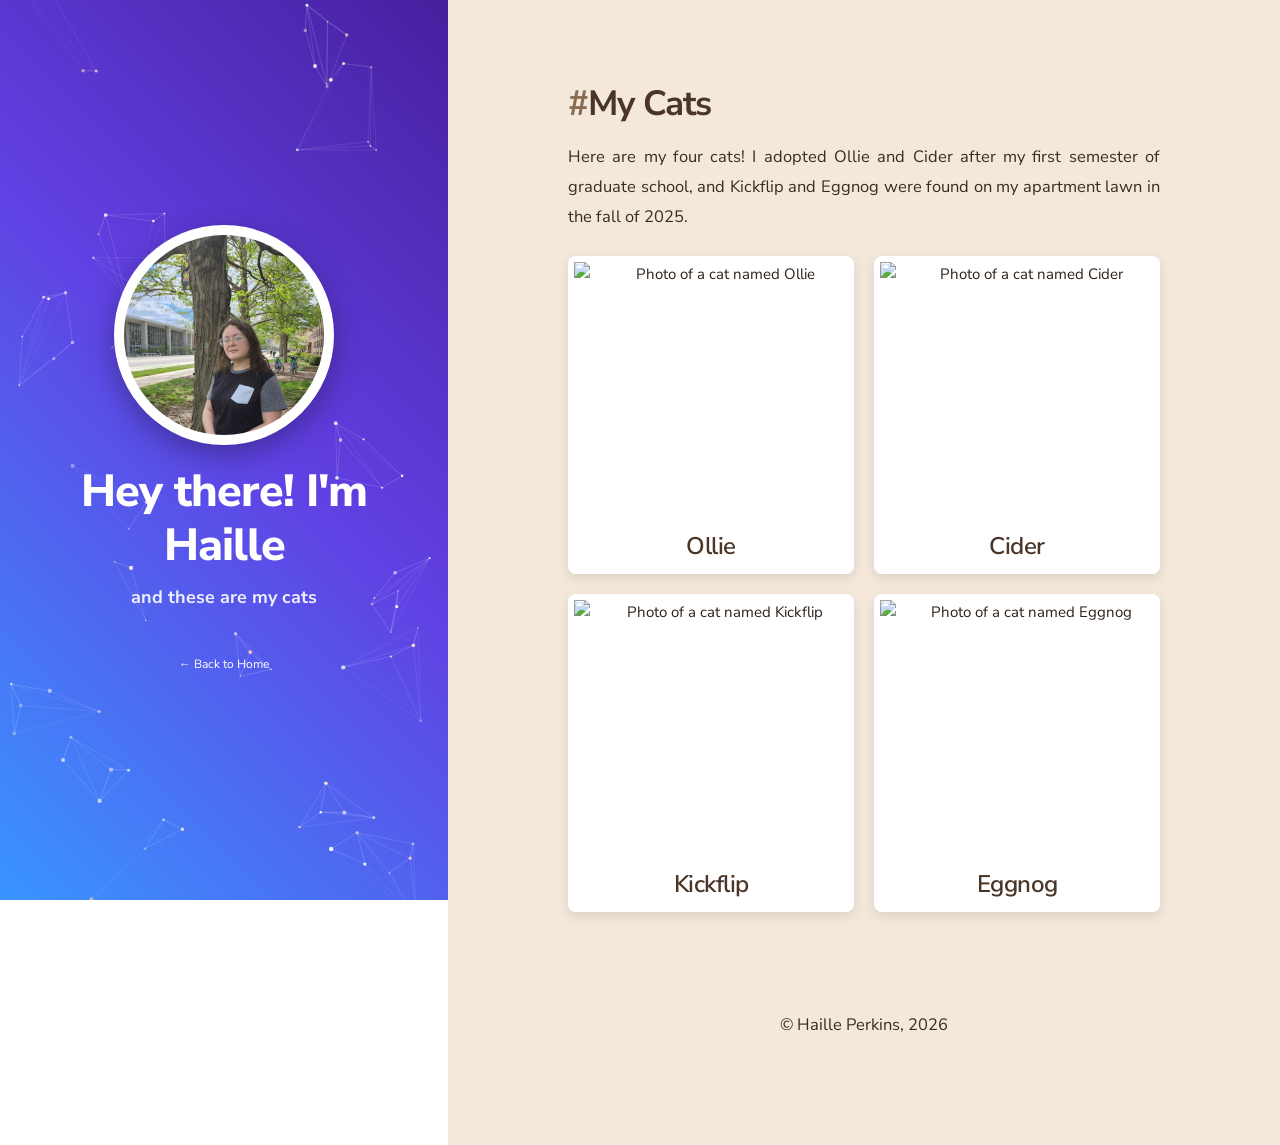
==== cats.html @ 4a03eec5 "init repo with personalized version" ====
<!DOCTYPE html>
<html lang="en">

<head>
    <!-- Basic Page Needs
  –––––––––––––––––––––––––––––––––––––––––––––––––– -->
  <meta charset="utf-8">
  <title>My Cats - Haille Marie Lynn Perkins</title>
  <meta name="description" content="">
  <meta name="author" content="">

  <!-- Favicon -->
  <link rel="icon" href="data:image/svg+xml,<svg xmlns=%22http://www.w3.org/2000/svg%22 viewBox=%220 0 100 100%22><text y=%22.9em%22 font-size=%2290%22>🐱</text></svg>">

  <!-- Mobile Specific Metas
  –––––––––––––––––––––––––––––––––––––––––––––––––– -->
  <meta name="viewport" content="width=device-width, initial-scale=1">

  <!-- FONT
  –––––––––––––––––––––––––––––––––––––––––––––––––– -->
  <link rel="preconnect" href="https://fonts.gstatic.com">
  <link href="https://fonts.googleapis.com/css2?family=Nunito+Sans:ital,wght@0,200;0,300;0,400;0,600;0,700;0,800;1,200;1,300;1,400;1,600;1,700;1,800&display=swap" rel="stylesheet">

  <!-- CSS
  –––––––––––––––––––––––––––––––––––––––––––––––––– -->
  <link rel="stylesheet" href="styles/skeleton.css">
  <link rel="stylesheet" href="styles/normalize.css">
  <style>
    body {
      margin: 0;
      padding: 0;
      overflow-x: hidden;
      background: linear-gradient(45deg, #3995ff, #6140e3, #421a92, #251531);
      background-attachment: fixed;
    }

    .name-link {
      display: inline-block;
      color: #a63df1;
      text-decoration: none;
    }
    .name-link:hover {
      color: #a63df1;
    }
    .social-icons {
      display: flex;
      justify-content: center;
      gap: 20px;
      margin-top: 12px;
    }
    .social-icons a,
    .reach-out-icons a {
      opacity: 1;
      transition: opacity 200ms ease, transform 200ms ease;
    }
    .social-icons a:hover,
    .reach-out-icons a:hover {
      opacity: 1;
      transform: translateY(-1px);
    }
    .social-icons img,
    .reach-out-icons img {
      border-radius: 0;
      display: block;
      background: transparent;
    }

    /* Container for the half-and-half layout */
    .split-container {
      display: flex;
      flex-direction: row;
      width: 100%;
      min-height: 100vh;
      position: relative;
      z-index: 10;
    }

    /* Left pane (Hero) */
    .left-pane {
      flex: 0 0 35%;
      display: flex;
      flex-direction: column;
      justify-content: center;
      align-items: center;
      padding: 2rem;
      text-align: center;
      position: sticky;
      top: 0;
      height: 100vh;
      box-sizing: border-box;
      overflow: hidden;
    }

    .left-pane > img {
      border-radius: 50%;
      width: 200px;
      height: 200px;
      object-fit: cover;
      border: 4px solid rgba(255, 255, 255, 0.2);
      box-shadow: 0 10px 30px rgba(0,0,0,0.3);
      margin-bottom: 2rem;
    }

    .left-pane h1 {
      margin: 0 0 1rem;
      font-size: clamp(2.5rem, 5vw, 4.5rem);
      font-weight: 800;
      color: #ffffff;
    }

    .left-pane p {
      margin: 0 0 2rem;
      font-size: clamp(1.2rem, 2.5vw, 1.8rem);
      color: #ffffff;
      opacity: 0.9;
    }

    .back-link {
      margin-top: 2rem;
      display: inline-block;
    }

    .back-link a {
      color: #ffffff;
      text-decoration: none;
      font-size: 1.2rem;
      transition: opacity 200ms ease;
    }

    .back-link a:hover {
      opacity: 0.7;
    }

    /* Right pane (Content) */
    .right-pane {
      flex: 1;
      padding: 8rem 12rem;
      box-sizing: border-box;
      background-color: #f3e8da;
      color: #2f2219;
      min-height: 100vh;
    }

    .right-pane h4 {
      color: #4a3527;
      font-weight: 700;
      margin-top: 3rem;
      margin-bottom: 1.5rem;
      font-size: 3.5rem;
    }

    .right-pane h4:first-child {
      margin-top: 0;
    }

    .right-pane p {
      color: #3b2c22;
      line-height: 1.8;
      font-size: 1.65rem;
    }

    .right-pane a {
      color: #a63df1;
      text-decoration: none;
    }

    .right-pane a:hover,
    .right-pane a:focus-visible,
    .right-pane a:visited {
      color: #a63df1;
    }

    .right-pane b, .right-pane strong {
      color: #1f1711;
    }

    /* Cat gallery grid */
    .cat-gallery {
      display: grid;
      grid-template-columns: repeat(auto-fit, minmax(250px, 1fr));
      gap: 2rem;
      margin: 2rem 0;
    }

    .cat-card {
      border-radius: 8px;
      overflow: hidden;
      box-shadow: 0 4px 12px rgba(0, 0, 0, 0.1);
      transition: transform 200ms ease;
    }

    .cat-card:hover {
      transform: translateY(-4px);
    }

    .cat-card img {
      width: 100%;
      height: 250px;
      object-fit: cover;
      display: block;
      border-radius: 0px;
    }

    .cat-card h5 {
      padding: 1rem;
      background: #ffffff;
      margin: 0;
      color: #4a3527;
      font-weight: 600;
    }

    /* Keep particle canvas fixed in background */
    #particle-canvas {
      position: fixed !important;
      inset: 0 !important;
      z-index: 1 !important;
      pointer-events: none !important;
    }

    @media (max-width: 1024px) {
      .split-container {
        flex-direction: column;
        overflow: auto;
        height: auto;
      }
      .left-pane {
        flex: none;
        height: 100vh;
        position: relative;
        padding: 4rem 2rem;
      }
      .left-pane h1 {
        font-size: 5rem;
      }
      .left-pane p {
        font-size: 2.2rem;
      }
      .right-pane {
        padding: 10rem 6rem;
        max-width: 100%;
        overflow: visible;
      }
    }
  </style>

</head>

<body>
  <!-- CSS -->
  <link rel="stylesheet" href="styles/background.css">

  <div id="particle-canvas"></div>

  <div class="split-container">
    <section class="left-pane">
      <img src="images/pfp.jpeg" alt="Profile">
      <h1>Hey there! I'm Haille</h1>
      <p><b>and these are my cats</b></p>
      <!-- <div class="social-icons">
        <a href="https://github.com/hmperk18" target="_blank" aria-label="GitHub" title="GitHub">
          <img src="assets/github.svg" width="28" height="28" alt="GitHub">
        </a>
        <a href="https://www.linkedin.com/in/haille-perkins/" target="_blank" aria-label="LinkedIn" title="LinkedIn">
          <img src="assets/linkedin.svg" width="30" height="30" alt="LinkedIn">
        </a>
      </div> -->
      <div class="back-link">
        <a href="index.html">← Back to Home</a>
      </div>
    </section>

    <div class="right-pane">
      <!-- Cats  -->
      <h4 id="cats" style="text-align:justify;"><a href="#cats" class="anchor" style="color: #8a6b52;">#</a>My Cats</h4>
      <!-- <br> -->

      <p style="text-align:justify;">
        Here are my four cats! I adopted Ollie and Cider after my first semester of graduate school, and Kickflip and Eggnog were found on my apartment lawn in the fall of 2025.
      </p>

      <div class="cat-gallery">
        <div class="cat-card">
          <img src="images/cat1.jpg" alt="Photo of a cat named Ollie">
          <h5>Ollie</h5>
        </div>
        <div class="cat-card">
          <img src="images/cat2.jpg" alt="Photo of a cat named Cider">
          <h5>Cider</h5>
        </div>
        <div class="cat-card">
          <img src="images/cat3.jpg" alt="Photo of a cat named Kickflip">
          <h5>Kickflip</h5>
        </div>
        <div class="cat-card">
          <img src="images/cat4.jpg" alt="Photo of a cat named Eggnog">
          <h5>Eggnog</h5>
        </div>
      </div>

      <br>
      <br>
      <p style="text-align: center;">
        <!-- <b>&lt;/&gt;</b> with 🐱 -->
        <br>
        © Haille Perkins, 2026
      </p>
    </div>
  </div>

</body>

<script>
  // particles.min.js — edit particles.js and re-minify to update
  // npx terser particles.js --compress --mangle
  !function(t,a){"function"==typeof define&&define.amd?define(["exports"],function(e){t.ConstellationNetwork=a(t,e)}):"undefined"!=typeof module&&module.exports?module.exports=a(t,{}):t.ConstellationNetwork=a(t,{})}(this,function(t,a){function e(t,a,e,n,i,s,o,h){var r=e-t,l=n-a,c=o-i,p=h-s,d=r*p-l*c;if(Math.abs(d)<1e-10)return!1;var u=((i-t)*p-(s-a)*c)/d,m=((i-t)*l-(s-a)*r)/d;return u>0&&u<1&&m>0&&m<1}var n=function(t,a){this.container=t,a=a||{},this.options={palette:a.palette||["#ffffff"],lineColor:a.lineColor||"#ffffff",numConstellations:a.numConstellations||20,minStars:a.minStars||3,maxStars:a.maxStars||7,linkDistance:a.linkDistance||140,baseSpeed:a.baseSpeed||.18,twinkleRate:a.twinkleRate||.07,plateStrength:a.plateStrength||.03,plateLerp:a.plateLerp||.03},this.canvas=null,this.ctx=null,this.W=0,this.H=0,this.spawnW=0,this.constellations=[],this.mouse={x:0,y:0,active:!1},this.plate={x:0,y:0},this.init()};return n.prototype.init=function(){this.canvas=document.createElement("canvas"),this.container.appendChild(this.canvas),this.ctx=this.canvas.getContext("2d"),this.measure(),window.addEventListener("resize",this.onResize.bind(this)),window.addEventListener("mousemove",this.onMouse.bind(this)),window.addEventListener("mouseleave",function(){this.mouse.active=!1}.bind(this)),this.spawn(),requestAnimationFrame(this.loop.bind(this))},n.prototype.measure=function(){this.W=this.canvas.width=window.innerWidth,this.H=this.canvas.height=window.innerHeight;var t=document.querySelector(".left-pane");this.spawnW=t?t.offsetWidth:this.W},n.prototype.spawn=function(){var t=this.options,a=Math.random()*Math.PI*2,n=t.baseSpeed*(.4+.8*Math.random());this.constellations=[];for(var i=0;i<t.numConstellations;i++){for(var s=.75*t.linkDistance,o=t.minStars+Math.floor(Math.random()*(t.maxStars-t.minStars+1)),h=[],r=0;r<o;r++)h.push({ox:(Math.random()-.5)*s,oy:(Math.random()-.5)*s,color:t.palette[Math.floor(Math.random()*t.palette.length)],phase:Math.random()*Math.PI*2,rate:t.twinkleRate*(.5+Math.random()),baseAlpha:.55+.45*Math.random(),radius:.7+1.5*Math.random(),alpha:1});for(var l=[],c=0;c<h.length-1;c++)for(var p=c+1;p<h.length;p++){var d=h[c].ox-h[p].ox,u=h[c].oy-h[p].oy,m=Math.sqrt(d*d+u*u);m<=t.linkDistance&&l.push({a:c,b:p,dist:m})}l.sort(function(t,a){return a.dist-t.dist});for(var f=[],v=0;v<l.length;v++){for(var x=l[v],y=h[x.a],M=h[x.b],b=!1,w=0;w<f.length;w++){var g=f[w];if(g.a!==x.a&&g.a!==x.b&&g.b!==x.a&&g.b!==x.b){var S=h[g.a],k=h[g.b];if(e(y.ox,y.oy,M.ox,M.oy,S.ox,S.oy,k.ox,k.oy)){b=!0;break}}}b||f.push(x)}var W,C,H=1.8*t.linkDistance,A=0;do{W=Math.random()*this.spawnW,C=Math.random()*this.H;var D=this.constellations.some(function(t){var a=t.cx-W,e=t.cy-C;return Math.sqrt(a*a+e*e)<H});A++}while(D&&A<50);var E=Math.cos(a)*n,L=Math.sin(a)*n;this.constellations.push({cx:W,cy:C,vx:E,vy:L,bvx:E,bvy:L,stars:h,edges:f})}},n.prototype.loop=function(){var t=this.options,a=this.ctx;a.clearRect(0,0,this.W,this.H);var e=this.mouse.active?(this.mouse.x-this.W/2)*t.plateStrength:0,n=this.mouse.active?(this.mouse.y-this.H/2)*t.plateStrength:0;this.plate.x+=(e-this.plate.x)*t.plateLerp,this.plate.y+=(n-this.plate.y)*t.plateLerp;var i=this;this.constellations.forEach(function(e){e.cx+=e.vx,e.cy+=e.vy;var n=t.linkDistance;e.cx<-n&&(e.cx=i.spawnW+n,e.cy=Math.random()*i.H),e.cx>i.spawnW+n&&(e.cx=-n,e.cy=Math.random()*i.H),e.cy<-n&&(e.cy=i.H+n,e.cx=Math.random()*i.spawnW),e.cy>i.H+n&&(e.cy=-n,e.cx=Math.random()*i.spawnW);var s=e.stars.map(function(t){return{x:e.cx+t.ox+i.plate.x,y:e.cy+t.oy+i.plate.y}});e.edges.forEach(function(e){var n=s[e.a],i=s[e.b];a.beginPath(),a.strokeStyle=t.lineColor,a.globalAlpha=.35*(1-e.dist/t.linkDistance),a.lineWidth=.6,a.moveTo(n.x,n.y),a.lineTo(i.x,i.y),a.stroke()}),e.stars.forEach(function(t,e){t.phase+=t.rate,t.alpha=t.baseAlpha+.3*Math.sin(t.phase),t.alpha=Math.max(.05,Math.min(1,t.alpha));var n=s[e];a.beginPath(),a.fillStyle=t.color,a.globalAlpha=t.alpha,a.arc(n.x,n.y,t.radius,0,2*Math.PI),a.fill()})}),a.globalAlpha=1,requestAnimationFrame(this.loop.bind(this))},n.prototype.onResize=function(){this.measure(),this.spawn()},n.prototype.onMouse=function(t){this.mouse.x=t.clientX,this.mouse.y=t.clientY,this.mouse.active=!0},n});

  // Initialisation
  var canvasDiv = document.getElementById('particle-canvas');
  var options = {
    palette:           ['#facab1', '#fce0d0', '#f9f0eb', '#ffffff', '#edf2f5', '#d8e9f1', '#bddbea'],
    lineColor:         '#ffffff',
    numConstellations: 20,
    minStars:          3,
    maxStars:          7,
    linkDistance:      140,
    baseSpeed:         0.18,
    twinkleRate:       0.07,
    plateStrength:     0.03,
    plateLerp:         0.03,
  };
  var particleCanvas = new ConstellationNetwork(canvasDiv, options);
</script>

</html>
---- styles/skeleton.css ----
/*
* Skeleton V2.0.4
* Copyright 2014, Dave Gamache
* www.getskeleton.com
* Free to use under the MIT license.
* http://www.opensource.org/licenses/mit-license.php
* 12/29/2014
*/


/* Table of contents
––––––––––––––––––––––––––––––––––––––––––––––––––
- Grid
- Base Styles
- Typography
- Links
- Buttons
- Forms
- Lists
- Code
- Tables
- Spacing
- Utilities
- Clearing
- Media Queries
*/


/* Grid
–––––––––––––––––––––––––––––––––––––––––––––––––– */
.container {
  position: relative;
  width: 100%;
  max-width: 960px;
  margin: 0 auto;
  padding: 0 20px;
  box-sizing: border-box; }
.column,
.columns {
  width: 100%;
  float: left;
  box-sizing: border-box; }

/* For devices larger than 400px */
@media (max-width: 768px) {
  .container {
    width: 85%;
    padding: 0; }
  
}

/* For devices larger than 550px */
@media (min-width: 768px) {
  .container {
    width: 80%; }
  .column,
  .columns {
    margin-left: 4%; }
  .column:first-child,
  .columns:first-child {
    margin-left: 0; }

  .one.column,
  .one.columns                    { width: 4.66666666667%; }
  .two.columns                    { width: 13.3333333333%; }
  .three.columns                  { width: 22%;            }
  .four.columns                   { width: 30.6666666667%; }
  .five.columns                   { width: 39.3333333333%; }
  .six.columns                    { width: 48%;            }
  .seven.columns                  { width: 56.6666666667%; }
  .eight.columns                  { width: 65.3333333333%; }
  .nine.columns                   { width: 74.0%;          }
  .ten.columns                    { width: 82.6666666667%; }
  .eleven.columns                 { width: 91.3333333333%; }
  .twelve.columns                 { width: 100%; margin-left: 0; }

  .one-third.column               { width: 30.6666666667%; }
  .two-thirds.column              { width: 65.3333333333%; }

  .one-half.column                { width: 48%; }

  /* Offsets */
  .offset-by-one.column,
  .offset-by-one.columns          { margin-left: 8.66666666667%; }
  .offset-by-two.column,
  .offset-by-two.columns          { margin-left: 17.3333333333%; }
  .offset-by-three.column,
  .offset-by-three.columns        { margin-left: 26%;            }
  .offset-by-four.column,
  .offset-by-four.columns         { margin-left: 34.6666666667%; }
  .offset-by-five.column,
  .offset-by-five.columns         { margin-left: 43.3333333333%; }
  .offset-by-six.column,
  .offset-by-six.columns          { margin-left: 52%;            }
  .offset-by-seven.column,
  .offset-by-seven.columns        { margin-left: 60.6666666667%; }
  .offset-by-eight.column,
  .offset-by-eight.columns        { margin-left: 69.3333333333%; }
  .offset-by-nine.column,
  .offset-by-nine.columns         { margin-left: 78.0%;          }
  .offset-by-ten.column,
  .offset-by-ten.columns          { margin-left: 86.6666666667%; }
  .offset-by-eleven.column,
  .offset-by-eleven.columns       { margin-left: 95.3333333333%; }

  .offset-by-one-third.column,
  .offset-by-one-third.columns    { margin-left: 34.6666666667%; }
  .offset-by-two-thirds.column,
  .offset-by-two-thirds.columns   { margin-left: 69.3333333333%; }

  .offset-by-one-half.column,
  .offset-by-one-half.columns     { margin-left: 52%; }

}


/* Base Styles
–––––––––––––––––––––––––––––––––––––––––––––––––– */
/* NOTE
html is set to 62.5% so that all the REM measurements throughout Skeleton
are based on 10px sizing. So basically 1.5rem = 15px :) */
html {
  font-size: 62.5%; }
body {
  font-size: 1.5em; /* currently ems cause chrome bug misinterpreting rems on body element */
  line-height: 1.6;
  font-weight: 400;
  font-family: "Raleway", "HelveticaNeue", "Helvetica Neue", Helvetica, Arial, sans-serif;
  color: #222; }


/* Typography
–––––––––––––––––––––––––––––––––––––––––––––––––– */
h1, h2, h3, h4, h5, h6 {
  margin-top: 0;
  margin-bottom: 2rem;
  font-weight: 300; }
h1 { font-size: 4.0rem; line-height: 1.2;  letter-spacing: -.1rem;}
h2 { font-size: 3.6rem; line-height: 1.25; letter-spacing: -.1rem; }
h3 { font-size: 3.0rem; line-height: 1.3;  letter-spacing: -.1rem; }
h4 { font-size: 2.4rem; line-height: 1.35; letter-spacing: -.08rem; }
h5 { font-size: 1.8rem; line-height: 1.5;  letter-spacing: -.05rem; }
h6 { font-size: 1.5rem; line-height: 1.6;  letter-spacing: 0; }

/* Larger than phablet */
@media (min-width: 550px) {
  h1 { font-size: 5.0rem; }
  h2 { font-size: 4.2rem; }
  h3 { font-size: 3.6rem; }
  h4 { font-size: 3.0rem; }
  h5 { font-size: 2.4rem; }
  h6 { font-size: 1.5rem; }
}

p {
  margin-top: 0; }


/* Links
–––––––––––––––––––––––––––––––––––––––––––––––––– */
a {
  color: #1EAEDB; }
a:hover {
  color: #0FA0CE; }


/* Buttons
–––––––––––––––––––––––––––––––––––––––––––––––––– */
.button,
button,
input[type="submit"],
input[type="reset"],
input[type="button"] {
  display: inline-block;
  height: 38px;
  padding: 0 30px;
  color: #56baed;
  text-align: center;
  font-size: 11px;
  font-weight: 600;
  line-height: 38px;
  letter-spacing: .1rem;
  text-transform: uppercase;
  text-decoration: none;
  white-space: nowrap;
  background-color: transparent;
  border-radius: 8px;
  border: 1px solid rgb(255, 255, 255);
  box-shadow: 0 4px 15px 0 rgba(206, 206, 206, 0.75);
  cursor: pointer;
  box-sizing: border-box; }
.button:hover,
button:hover,
input[type="submit"]:hover,
input[type="reset"]:hover,
input[type="button"]:hover{
  border: 3px solid rgb(255, 255, 255);
  background:  linear-gradient(-45deg, #1f969a, #1f969a);
  box-shadow: 0 4px 15px 0 rgba(206, 206, 206, 0.75);
  color: white;
}
.button:focus,
button:focus,
input[type="submit"]:focus,
input[type="reset"]:focus,
input[type="button"]:focus {
  border: 3px solid rgb(255, 255, 255);
  box-shadow: 0 4px 15px 0 rgba(206, 206, 206, 0.75);
  color: white;
  outline:0;
}
.button.button-primary,
button.button-primary,
input[type="submit"].button-primary,
input[type="reset"].button-primary,
input[type="button"].button-primary {
  color: #FFF;
  background: white;
  outline:0;
 }
.button.button-primary:hover,
button.button-primary:hover,
input[type="submit"].button-primary:hover,
input[type="reset"].button-primary:hover,
input[type="button"].button-primary:hover,
.button.button-primary:focus,
button.button-primary:focus,
input[type="submit"].button-primary:focus,
input[type="reset"].button-primary:focus,
input[type="button"].button-primary:focus {
  color: #FFF;
  outline:0;
  background: white;
 }


/* Forms
–––––––––––––––––––––––––––––––––––––––––––––––––– */
input[type="email"],
input[type="number"],
input[type="search"],
input[type="text"],
input[type="tel"],
input[type="url"],
input[type="password"],
textarea,
select {
  height: 38px;
  width: 35%;
  margin-right: 15px;
  align-self: center;
  padding: 6px 10px; /* The 6px vertically centers text on FF, ignored by Webkit */
  background-color: #fff;
  border: 1px solid #ffffff;
  border-radius: 8px;
  box-shadow: 0 4px 15px 0 rgba(206, 206, 206, 0.75);
  box-sizing: border-box; }
/* Removes awkward default styles on some inputs for iOS */
input[type="email"],
input[type="number"],
input[type="search"],
input[type="text"],
input[type="tel"],
input[type="url"],
input[type="password"],
textarea {
  -webkit-appearance: none;
     -moz-appearance: none;
          appearance: none; }
textarea {
  min-height: 65px;
  padding-top: 6px;
  padding-bottom: 6px; }
input[type="email"]:focus,
input[type="number"]:focus,
input[type="search"]:focus,
input[type="text"]:focus,
input[type="tel"]:focus,
input[type="url"]:focus,
input[type="password"]:focus,
textarea:focus,
select:focus {
  border: 1px solid #33C3F0;
  outline: 0; }
label,
legend {
  display: block;
  margin-bottom: .5rem;
  font-weight: 600; }
fieldset {
  padding: 0;
  border-width: 0; }
input[type="checkbox"],
input[type="radio"] {
  display: inline; }
label > .label-body {
  display: inline-block;
  margin-left: .5rem;
  font-weight: normal; }


/* Lists
–––––––––––––––––––––––––––––––––––––––––––––––––– */
ul {
  list-style: circle inside; }
ol {
  list-style: decimal inside; }
ol, ul {
  padding-left: 0;
  margin-top: 0; }
ul ul,
ul ol,
ol ol,
ol ul {
  margin: 1.5rem 0 1.5rem 3rem;
  font-size: 90%; }
li {
  margin-bottom: 1rem; }


/* Code
–––––––––––––––––––––––––––––––––––––––––––––––––– */
code {
  padding: .2rem .5rem;
  margin: 0 .2rem;
  font-size: 90%;
  white-space: nowrap;
  background: #F1F1F1;
  border: 1px solid #E1E1E1;
  border-radius: 4px; }
pre > code {
  display: block;
  padding: 1rem 1.5rem;
  white-space: pre; }


/* Tables
–––––––––––––––––––––––––––––––––––––––––––––––––– */
th,
td {
  padding: 12px 15px;
  text-align: left;
  border-bottom: 1px solid #E1E1E1; }
th:first-child,
td:first-child {
  padding-left: 0; }
th:last-child,
td:last-child {
  padding-right: 0; }


/* Spacing
–––––––––––––––––––––––––––––––––––––––––––––––––– */
button,
.button {
  margin-bottom: 1rem; }
input,
textarea,
select,
fieldset {
  margin-bottom: 1.5rem; }
pre,
blockquote,
dl,
figure,
table,
p,
ul,
ol,
form {
  margin-bottom: 2.5rem; }


/* Utilities
–––––––––––––––––––––––––––––––––––––––––––––––––– */
.u-full-width {
  width: 100%;
  box-sizing: border-box; }
.u-max-full-width {
  max-width: 100%;
  box-sizing: border-box; }
.u-pull-right {
  float: right; }
.u-pull-left {
  float: left; }


/* Misc
–––––––––––––––––––––––––––––––––––––––––––––––––– */
hr {
  margin-top: 3rem;
  margin-bottom: 3.5rem;
  border-width: 0;
  border-top: 1px solid #E1E1E1; }


/* Clearing
–––––––––––––––––––––––––––––––––––––––––––––––––– */

/* Self Clearing Goodness */
.container:after,
.row:after,
.u-cf {
  content: "";
  display: table;
  clear: both; }

/* Custom changes
–––––––––––––––––––––––––––––––––––––––––––––––––– */
.publication-links {
  display: flex;
  flex-wrap: wrap;
  gap: 0.75rem;
  justify-content: flex-start;
  align-items: center;
  margin-bottom: 2rem;
}

.publication-link {
  display: inline-flex;
  align-items: center;
  justify-content: center;
  padding: 0.55em 1.5em;
  border-radius: 999px;
  border: 1px solid #56baed;
  color: #56baed;
  font-weight: 600;
  text-decoration: none;
  transition: all 0.25s ease;
  background-color: rgba(86, 186, 237, 0.08);
  letter-spacing: 0.02em;
}

.publication-link:hover,
.publication-link:focus-visible {
  background-color: #56baed;
  color: #ffffff;
  box-shadow: 0 10px 25px rgba(86, 186, 237, 0.35);
}

@media (max-width: 768px) {
  
  .header_1 {
    vertical-align: middle;
    height: fit-content;
    position: relative;
    width: 100%;
    background-color: rgba(0, 0, 0, 0.603);  
    backdrop-filter: blur(4px); 
    text-align: center;
    padding: 2em 0;
    margin-bottom: 5em;
  }
  .header_1 a{
    color: white;
    font-weight: bold;
    text-decoration: none;
    display: inline-flex;
    align-items: center;
    justify-content: center;
    padding: 0.4em;
    border-radius: 999px;
    transition: background-color 0.25s ease, color 0.25s ease, box-shadow 0.25s ease;
  }
  .header_1 a:hover{
    color: #56baed;
    background-color: rgba(255, 255, 255, 0.2);
    box-shadow: 0 8px 18px rgba(0, 0, 0, 0.25);
  }
  li{
    list-style-type: none;
  }
  
  .tabs {
    font-size: 1.1em;
    font-weight: 300;
    color: white;
  }
  
  body{
    font-family: 'Nunito Sans', sans-serif;
    background: linear-gradient(-45deg,#dd7738, #a12eb0, #392883);;
    height: 100%;
    width: 100%;
    background-repeat: no-repeat;
    background-attachment: fixed;
  }

  #particle-canvas {
    width: 100%;
    height: 100%;
    text-align: center;
    }
  
  .frontpagetext {
    min-height: 100%;
    height: fit-content;
    color: white;
    position: absolute;
    justify-content: center;
    z-index: 999;
    width: 100%;
    background-color: transparent;  
    text-align:center; 
  }
  .frontpagetext h1{
    padding-top: 1em;
    font-size: 30px;
    font-weight: bold;
  }
  .frontpagetext p{
    padding: 0 1em;
    font-size: 18px;
  }
  .frontpagetext input[type="submit"]{
    display: inline-block;
    height: 38px;
    padding: 0 30px;
    color: white;
    text-align: center;
    font-size: 11px;
    font-weight: 600;
    line-height: 38px;
    letter-spacing: .1rem;
    text-transform: uppercase;
    text-decoration: none;
    white-space: nowrap;
    background-color: transparent;
    border-radius: 8px;
    border: 1px solid rgb(255, 255, 255);
    cursor: pointer;
    box-sizing: border-box;
  }
   .frontpagetext input[type="submit"]:hover{
    display: inline-block;
    height: 38px;
    padding: 0 30px;
    color: white;
    text-align: center;
    font-size: 11px;
    font-weight: 600;
    line-height: 38px;
    letter-spacing: .1rem;
    text-transform: uppercase;
    text-decoration: none;
    white-space: nowrap;
    background-color: white;
    border-radius: 8px;
    border: 1px solid rgb(255, 255, 255);
    box-shadow: 0 4px 15px 0 rgba(206, 206, 206, 0.75);
    cursor: pointer;
    box-sizing: border-box;
  }
  
  .home{
    background-color: white;
    text-align: center;
    min-height: 80%;
    padding-top: 4em;
  }
  .footer_1{
    height: fit-content;
    background-color: rgba(0, 0, 0, 0.603);  
    backdrop-filter: blur(4px); 
    color: white;
    text-align: center;
    padding-top: 1.8em;
    padding-bottom: 1em;
  }
  .footer_1 p{
    color: white;
    text-decoration: none;
  }
  .footer_1 a{
    font-weight: bold;
    color: #56baed;
    text-decoration: none;
  }
  
  .logo {
    padding: 2em 0;
    
  }
  .search-logo {
    padding-top: 0.5em;
    padding-bottom: 2.5em;
  }
  .api{
  
    background-color: white;
    height: fit-content;
    text-align: center;
    padding-top: 8em;
  }
  .details{
    background-color: white;
    height: fit-content;
    padding-left: 3em;
    padding-right: 3em;
    padding-bottom: 4em;
    text-align: left;
  }
  .details a{
    color: black;
    background-color: rgb(255, 255, 255);
    box-shadow: 0 4px 15px 0 rgba(206, 206, 206, 0.75);
    height: fit-content;
    width: fit-content;
    max-width: 10%;
    padding: 0.5em 2em;
    text-align: center;
  }
  .details i{
    color: #56baed;
  }
  .json{
    color: black;
    background-color: rgb(255, 255, 255);
    box-shadow: 0 4px 15px 0 rgba(206, 206, 206, 0.75);
    height: fit-content;
    width: fit-content;
    padding: 0.5em 2em;
    text-align: left;
  }
}
@media (min-width: 768px) {
  .headerelements {
    display: inline;
  }
  
  .header_1 {
    vertical-align: middle;
    height: fit-content;
    margin-bottom: 5%;
    position: fixed;
    z-index: 999;
    width: 100%;
    background-color: rgba(0, 0, 0, 0.603);  
    backdrop-filter: blur(4px); 
    padding-right: 3em;
  }
  .header_1 a{
    color: white;
    font-weight: bold;
    text-align: center;
    text-decoration: none;
    display: inline-flex;
    align-items: center;
    justify-content: center;
    padding: 0.4em;
    border-radius: 999px;
    transition: background-color 0.25s ease, color 0.25s ease, box-shadow 0.25s ease;
  }
  .header_1 a:hover{
    color: #56baed;
    background-color: rgba(255, 255, 255, 0.2);
    box-shadow: 0 8px 18px rgba(0, 0, 0, 0.25);
  }
  li {
    list-style-type: none;
  }
  
  .tabs {
    font-size: 1.1em;
    font-weight: 300;
    color: white;
    padding-top: 0.8em;
  }
  
  body{
    font-family: 'Nunito Sans', sans-serif;
    background: linear-gradient(-45deg,#c26831, #a930b8, #392883);
    height: 100%;
    width: 100%; 
    margin: 0;
    padding: 0;
  }
  
  .frontpagetext {
    height: fit-content;
    color: white;
    position: absolute;
    margin-top: 20%;
    margin-left: 30%;
    justify-content: center;
    z-index: 998;
    width: 40%;
    background-color: rgba(0, 0, 0, 0);  
    text-align:center; 
  }
  .frontpagetext h1{
    font-size: 30px;
    font-weight: bold;
  }
  .frontpagetext p{
    font-size: 18px;
  }
  .frontpagetext input[type="submit"]{
    display: inline-block;
    height: 38px;
    padding: 0 30px;
    color: white;
    text-align: center;
    font-size: 11px;
    font-weight: 600;
    line-height: 38px;
    letter-spacing: .1rem;
    text-transform: uppercase;
    text-decoration: none;
    white-space: nowrap;
    background-color: transparent;
    border-radius: 8px;
    border: 1px solid rgb(255, 255, 255);
    cursor: pointer;
    box-sizing: border-box;
  }
   .frontpagetext input[type="submit"]:hover{
    display: inline-block;
    height: 38px;
    padding: 0 30px;
    color: white;
    text-align: center;
    font-size: 11px;
    font-weight: 600;
    line-height: 38px;
    letter-spacing: .1rem;
    text-transform: uppercase;
    text-decoration: none;
    white-space: nowrap;
    background-color: white;
    border-radius: 8px;
    border: 1px solid rgb(255, 255, 255);
    box-shadow: 0 4px 15px 0 rgba(206, 206, 206, 0.75);
    cursor: pointer;
    box-sizing: border-box;
  }
  
  .home{
    background-color: white;
    min-height: 68%;
    height: fit-content;
    text-align: center;
    padding-top: 4em;
  }
  .footer_1{
    height: fit-content;
    background-color: rgba(0, 0, 0, 0.603);  
    backdrop-filter: blur(4px); 
    color: white;
    text-align: center;
    padding-top: 2em;
    padding-bottom: 0.9em;
  }
  .footer_1 p{
    color: white;
    text-decoration: none;
  }
  .footer_1 a{
    font-weight: bold;
    color: #56baed;
    text-decoration: none;
  }
  
  .logo {
    padding-top: 1em;
    padding-left: 3em;
  }
  .search-logo {
    padding-top: 0.5em;
    padding-bottom: 2.5em;
  }
  .api{
  
    background-color: white;
    height: fit-content;
    text-align: center;
    padding-top: 8em;
  }
  .details{
    background-color: white;
    height: fit-content;
    padding-left: 3em;
    padding-right: 3em;
    padding-bottom: 4em;
    text-align: left;
  }
  .details a{
    color: black;
    background-color: rgb(255, 255, 255);
    box-shadow: 0 4px 15px 0 rgba(206, 206, 206, 0.75);
    height: fit-content;
    width: fit-content;
    max-width: 10%;
    padding: 0.5em 2em;
    text-align: center;
  }
  .details i{
    color: #56baed;
  }
  .json{
    color: black;
    background-color: rgb(255, 255, 255);
    box-shadow: 0 4px 15px 0 rgba(206, 206, 206, 0.75);
    height: fit-content;
    width: fit-content;
    padding: 0.5em 2em;
    text-align: left;
  }
}

img {
  border-radius: 50%;
  background-color: #fff;
  padding: 6px;
}

/* Media Queries
–––––––––––––––––––––––––––––––––––––––––––––––––– */
/*
Note: The best way to structure the use of media queries is to create the queries
near the relevant code. For example, if you wanted to change the styles for buttons
on small devices, paste the mobile query code up in the buttons section and style it
there.
*/


/* Larger than mobile */
@media (min-width: 400px) {}

/* Larger than phablet (also point when grid becomes active) */
@media (min-width: 550px) {}

/* Larger than tablet */
@media (min-width: 750px) {}

/* Larger than desktop */
@media (min-width: 1000px) {}

/* Larger than Desktop HD */
@media (min-width: 1200px) {}
---- styles/background.css ----
html,

#particle-canvas {
width: 100%;
height: 100%;
text-align: center;
}
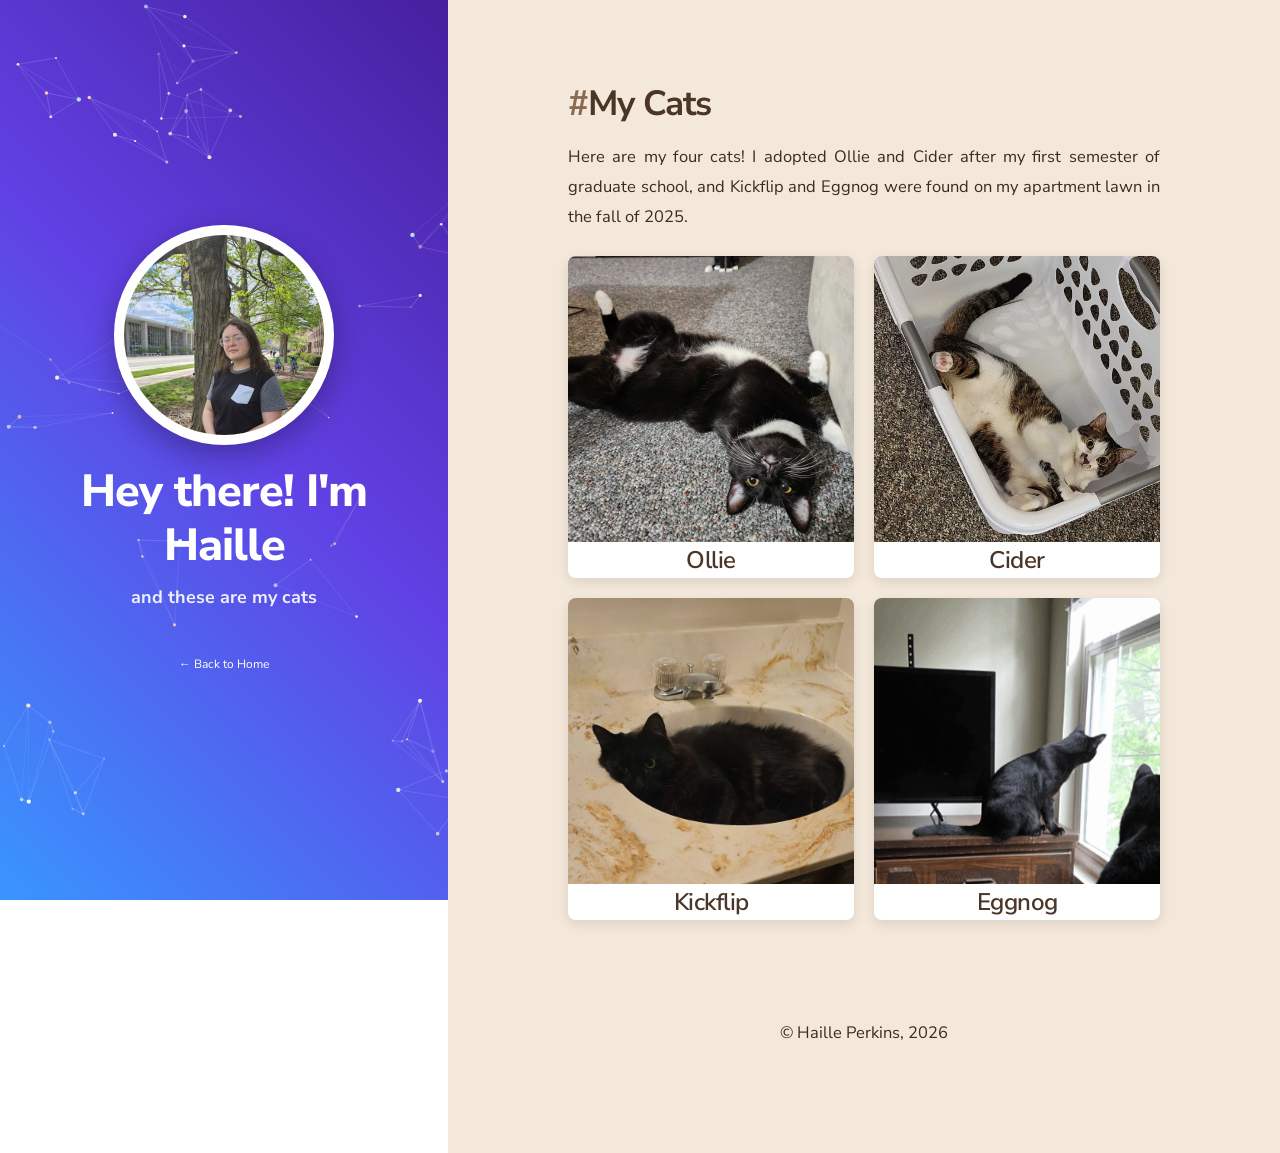
==== commit 0ece7e0e: "update with cats!" ====
--- a/cats.html
+++ b/cats.html
@@ -195,14 +195,13 @@
 
     .cat-card img {
       width: 100%;
-      height: 250px;
       object-fit: cover;
       display: block;
-      border-radius: 0px;
+      border-radius: 0%;
+      padding: 0px;
     }
 
     .cat-card h5 {
-      padding: 1rem;
       background: #ffffff;
       margin: 0;
       color: #4a3527;
@@ -280,19 +279,19 @@
 
       <div class="cat-gallery">
         <div class="cat-card">
-          <img src="images/cat1.jpg" alt="Photo of a cat named Ollie">
+          <img src="images/ollie.jpg" alt="Photo of a cat named Ollie">
           <h5>Ollie</h5>
         </div>
         <div class="cat-card">
-          <img src="images/cat2.jpg" alt="Photo of a cat named Cider">
+          <img src="images/cider.jpg" alt="Photo of a cat named Cider">
           <h5>Cider</h5>
         </div>
         <div class="cat-card">
-          <img src="images/cat3.jpg" alt="Photo of a cat named Kickflip">
+          <img src="images/kickflip.jpg" alt="Photo of a cat named Kickflip">
           <h5>Kickflip</h5>
         </div>
         <div class="cat-card">
-          <img src="images/cat4.jpg" alt="Photo of a cat named Eggnog">
+          <img src="images/eggnog.gif" alt="Photo of a cat named Eggnog">
           <h5>Eggnog</h5>
         </div>
       </div>
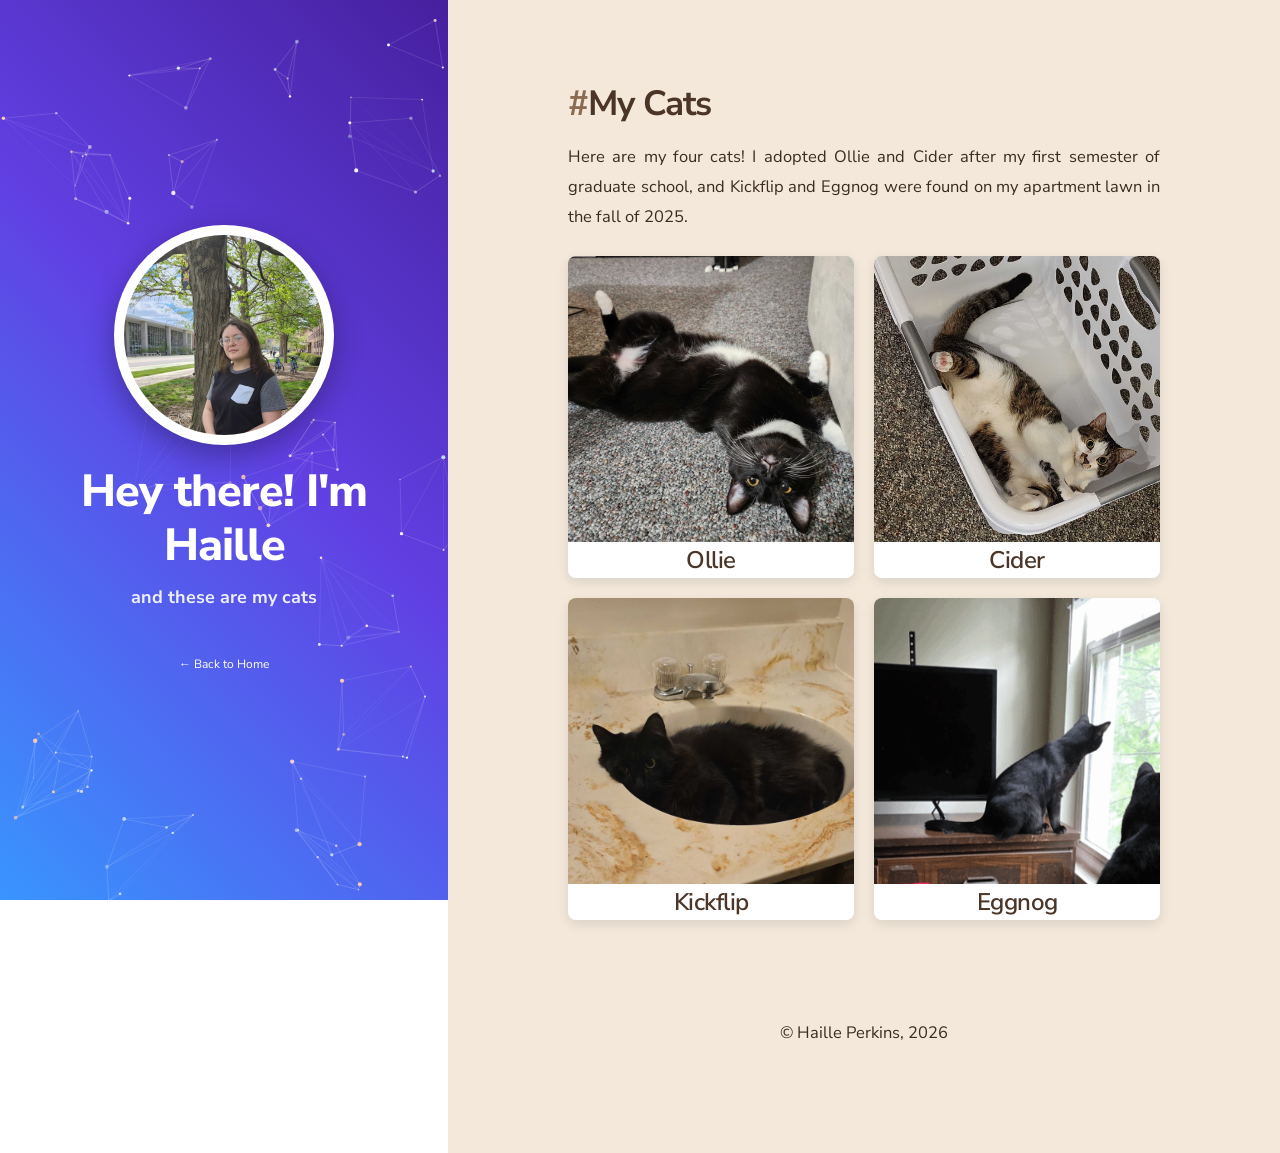
==== commit 58473dad: "add cat and profile alt text" ====
--- a/cats.html
+++ b/cats.html
@@ -279,19 +279,19 @@
 
       <div class="cat-gallery">
         <div class="cat-card">
-          <img src="images/ollie.jpg" alt="Photo of a cat named Ollie">
+          <img src="images/ollie.jpg" alt="Photo of Ollie: a tuxedo cat posed upside down in front of his lego counterpart, which only the front paws are visible.">
           <h5>Ollie</h5>
         </div>
         <div class="cat-card">
-          <img src="images/cider.jpg" alt="Photo of a cat named Cider">
+          <img src="images/cider.jpg" alt="Photo of Cider: a tabby cat playing in a white laundry basket.">
           <h5>Cider</h5>
         </div>
         <div class="cat-card">
-          <img src="images/kickflip.jpg" alt="Photo of a cat named Kickflip">
+          <img src="images/kickflip.jpg" alt="Photo of Kickflip: a black, long-hair cat who is laying in a bathroom sink.">
           <h5>Kickflip</h5>
         </div>
         <div class="cat-card">
-          <img src="images/eggnog.gif" alt="Photo of a cat named Eggnog">
+          <img src="images/eggnog.gif" alt="Gif of Eggnog, a small sleek black cat looking intently out the window, swishing his oddly short tail.">
           <h5>Eggnog</h5>
         </div>
       </div>
